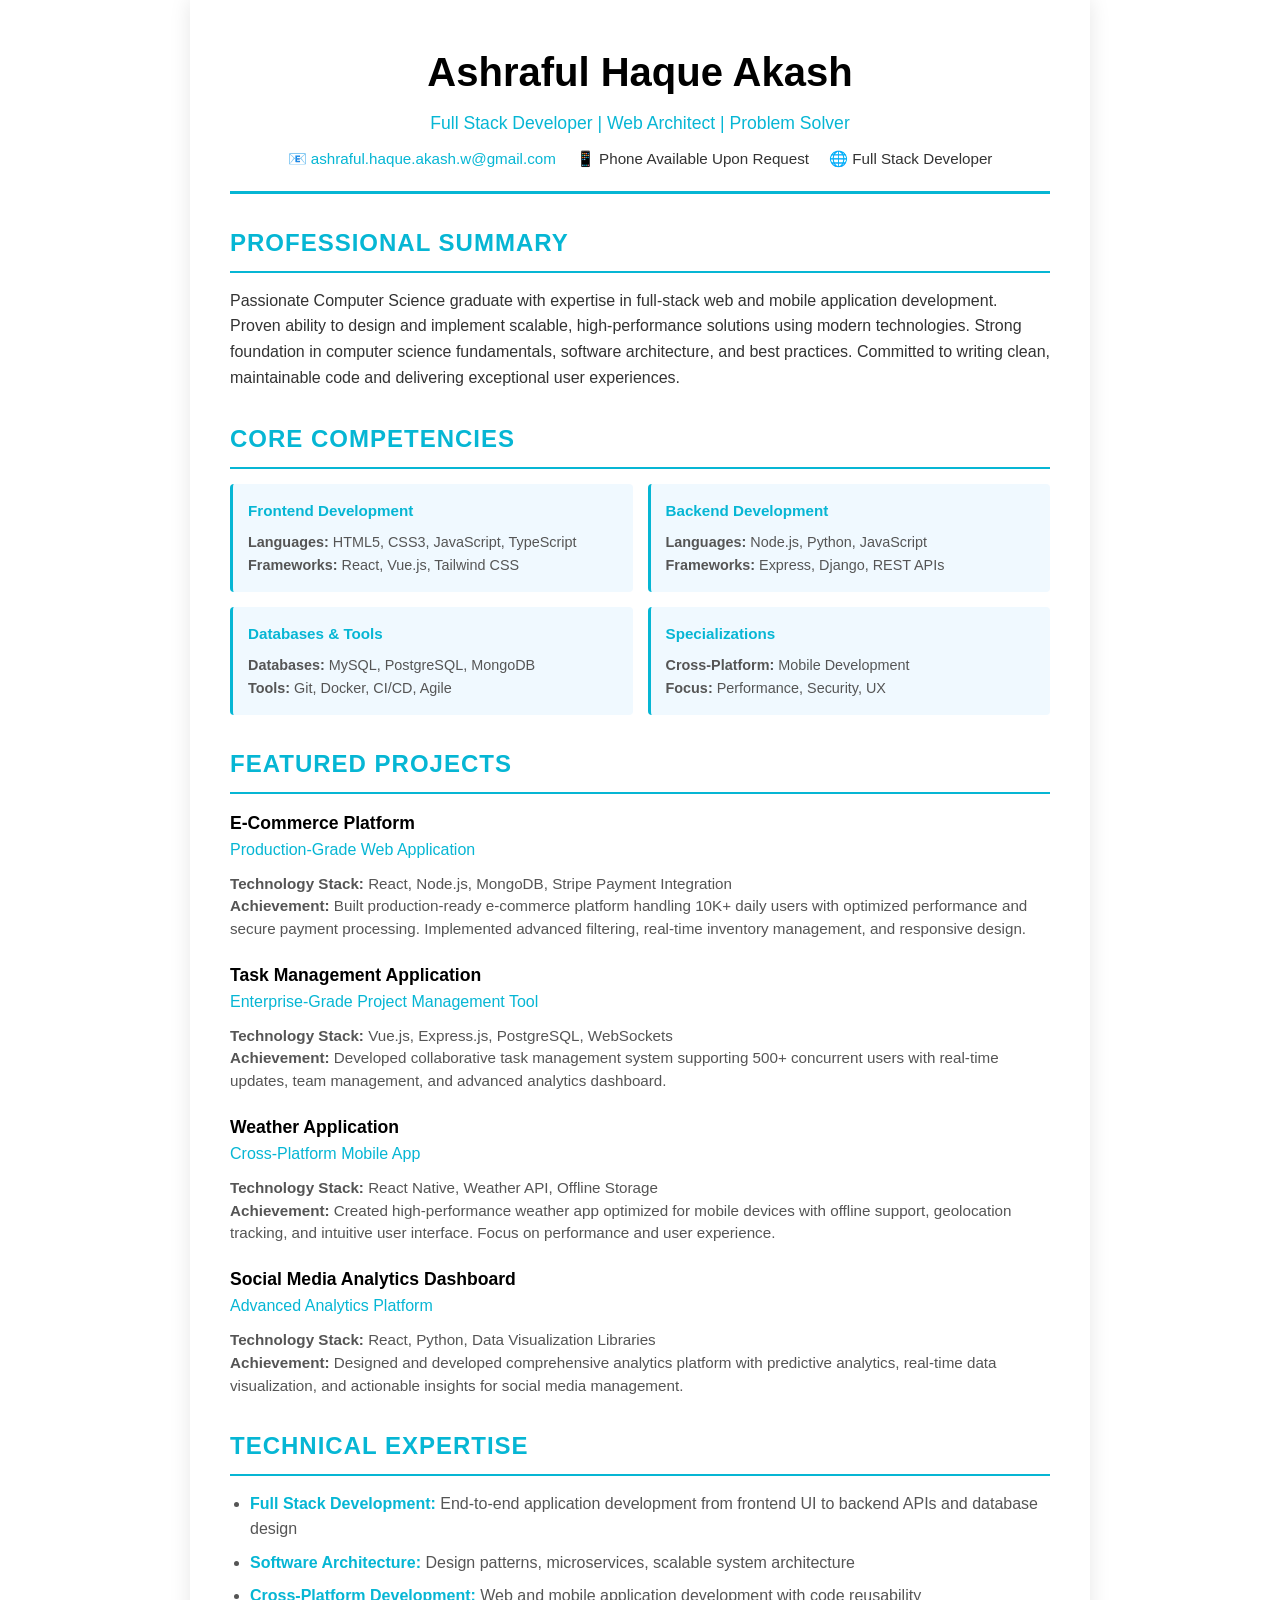
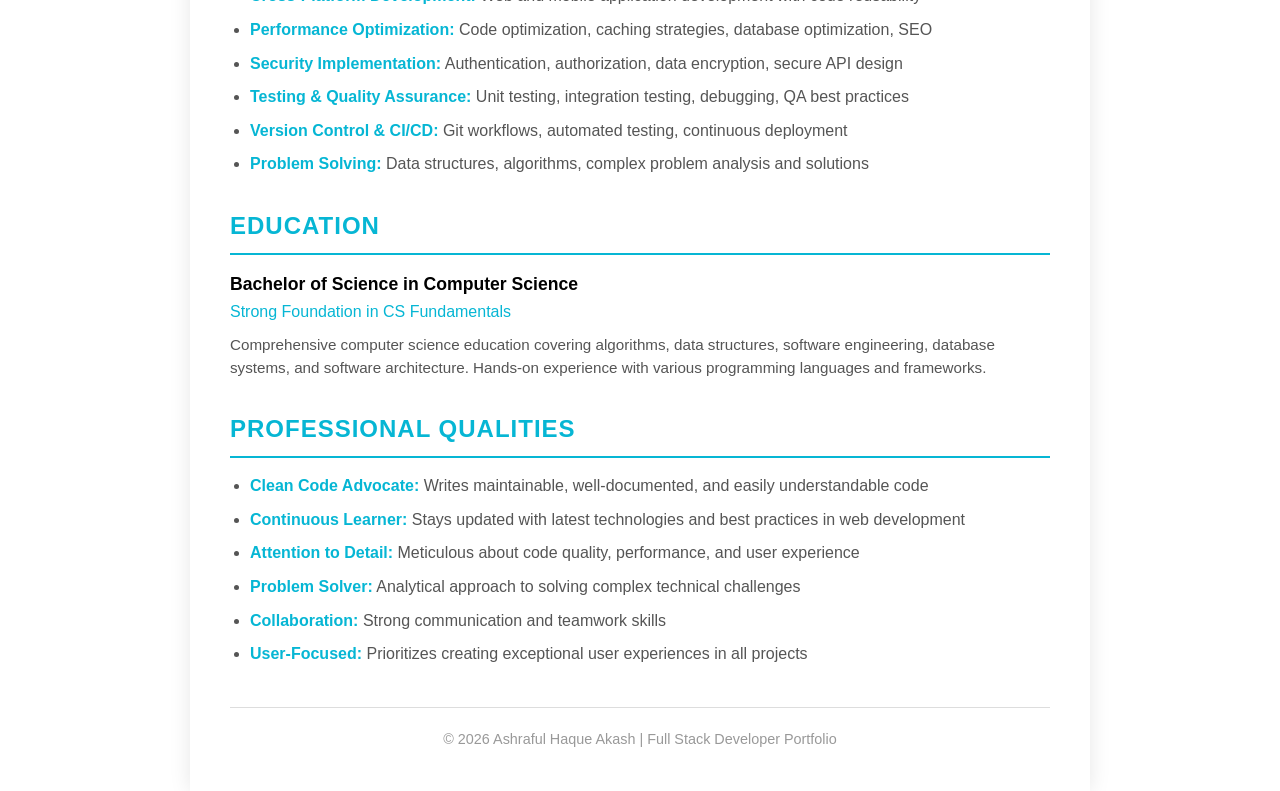
==== cv.html @ fd41a29a "Initial portfolio commit with black and white theme, glass morphism effects, and responsive design" ====
<!DOCTYPE html>
<html lang="en">
<head>
    <meta charset="UTF-8">
    <meta name="viewport" content="width=device-width, initial-scale=1.0">
    <title>Ashraful Haque Akash - CV</title>
    <style>
        * {
            margin: 0;
            padding: 0;
            box-sizing: border-box;
        }

        body {
            font-family: 'Segoe UI', Tahoma, Geneva, Verdana, sans-serif;
            line-height: 1.6;
            color: #333;
            background: white;
        }

        .cv-container {
            max-width: 900px;
            margin: 0 auto;
            padding: 40px;
            background: white;
            box-shadow: 0 0 20px rgba(0,0,0,0.1);
        }

        .header {
            text-align: center;
            margin-bottom: 30px;
            border-bottom: 3px solid #06b6d4;
            padding-bottom: 20px;
        }

        .header h1 {
            font-size: 2.5em;
            color: #000;
            margin-bottom: 5px;
        }

        .header p {
            font-size: 1.1em;
            color: #06b6d4;
            margin-bottom: 10px;
        }

        .contact-info {
            display: flex;
            justify-content: center;
            gap: 20px;
            flex-wrap: wrap;
            font-size: 0.95em;
        }

        .contact-info a {
            color: #06b6d4;
            text-decoration: none;
        }

        .section {
            margin-bottom: 30px;
        }

        .section-title {
            font-size: 1.5em;
            color: #06b6d4;
            border-bottom: 2px solid #06b6d4;
            padding-bottom: 8px;
            margin-bottom: 15px;
            text-transform: uppercase;
            letter-spacing: 1px;
        }

        .entry {
            margin-bottom: 20px;
        }

        .entry-header {
            display: flex;
            justify-content: space-between;
            align-items: baseline;
            margin-bottom: 5px;
        }

        .entry-title {
            font-size: 1.1em;
            font-weight: 600;
            color: #000;
        }

        .entry-date {
            font-size: 0.95em;
            color: #666;
            font-style: italic;
        }

        .entry-subtitle {
            font-size: 1em;
            color: #06b6d4;
            margin-bottom: 5px;
        }

        .entry-description {
            font-size: 0.95em;
            color: #555;
            line-height: 1.5;
        }

        .skills-grid {
            display: grid;
            grid-template-columns: repeat(2, 1fr);
            gap: 15px;
        }

        .skill-category {
            background: #f0f9ff;
            padding: 15px;
            border-left: 3px solid #06b6d4;
            border-radius: 4px;
        }

        .skill-category h4 {
            color: #06b6d4;
            margin-bottom: 8px;
            font-size: 0.95em;
        }

        .skill-list {
            font-size: 0.9em;
            color: #555;
            line-height: 1.6;
        }

        .highlight {
            color: #06b6d4;
            font-weight: 600;
        }

        ul {
            margin-left: 20px;
            color: #555;
        }

        li {
            margin-bottom: 8px;
        }

        @media print {
            .cv-container {
                box-shadow: none;
                padding: 20px;
            }
        }

        @media (max-width: 768px) {
            .cv-container {
                padding: 20px;
            }

            .header h1 {
                font-size: 1.8em;
            }

            .contact-info {
                flex-direction: column;
                gap: 10px;
            }

            .skills-grid {
                grid-template-columns: 1fr;
            }

            .entry-header {
                flex-direction: column;
                align-items: flex-start;
            }

            .entry-date {
                margin-top: 5px;
            }
        }
    </style>
</head>
<body>
    <div class="cv-container">
        <!-- Header -->
        <div class="header">
            <h1>Ashraful Haque Akash</h1>
            <p>Full Stack Developer | Web Architect | Problem Solver</p>
            <div class="contact-info">
                <span>📧 <a href="mailto:ashraful.haque.akash.w@gmail.com">ashraful.haque.akash.w@gmail.com</a></span>
                <span>📱 Phone Available Upon Request</span>
                <span>🌐 Full Stack Developer</span>
            </div>
        </div>

        <!-- Professional Summary -->
        <div class="section">
            <h2 class="section-title">Professional Summary</h2>
            <p>Passionate Computer Science graduate with expertise in full-stack web and mobile application development. Proven ability to design and implement scalable, high-performance solutions using modern technologies. Strong foundation in computer science fundamentals, software architecture, and best practices. Committed to writing clean, maintainable code and delivering exceptional user experiences.</p>
        </div>

        <!-- Core Competencies -->
        <div class="section">
            <h2 class="section-title">Core Competencies</h2>
            <div class="skills-grid">
                <div class="skill-category">
                    <h4>Frontend Development</h4>
                    <div class="skill-list">
                        <strong>Languages:</strong> HTML5, CSS3, JavaScript, TypeScript<br>
                        <strong>Frameworks:</strong> React, Vue.js, Tailwind CSS
                    </div>
                </div>
                <div class="skill-category">
                    <h4>Backend Development</h4>
                    <div class="skill-list">
                        <strong>Languages:</strong> Node.js, Python, JavaScript<br>
                        <strong>Frameworks:</strong> Express, Django, REST APIs
                    </div>
                </div>
                <div class="skill-category">
                    <h4>Databases & Tools</h4>
                    <div class="skill-list">
                        <strong>Databases:</strong> MySQL, PostgreSQL, MongoDB<br>
                        <strong>Tools:</strong> Git, Docker, CI/CD, Agile
                    </div>
                </div>
                <div class="skill-category">
                    <h4>Specializations</h4>
                    <div class="skill-list">
                        <strong>Cross-Platform:</strong> Mobile Development<br>
                        <strong>Focus:</strong> Performance, Security, UX
                    </div>
                </div>
            </div>
        </div>

        <!-- Featured Projects -->
        <div class="section">
            <h2 class="section-title">Featured Projects</h2>

            <div class="entry">
                <div class="entry-header">
                    <div>
                        <div class="entry-title">E-Commerce Platform</div>
                        <div class="entry-subtitle">Production-Grade Web Application</div>
                    </div>
                </div>
                <div class="entry-description">
                    <strong>Technology Stack:</strong> React, Node.js, MongoDB, Stripe Payment Integration<br>
                    <strong>Achievement:</strong> Built production-ready e-commerce platform handling 10K+ daily users with optimized performance and secure payment processing. Implemented advanced filtering, real-time inventory management, and responsive design.
                </div>
            </div>

            <div class="entry">
                <div class="entry-header">
                    <div>
                        <div class="entry-title">Task Management Application</div>
                        <div class="entry-subtitle">Enterprise-Grade Project Management Tool</div>
                    </div>
                </div>
                <div class="entry-description">
                    <strong>Technology Stack:</strong> Vue.js, Express.js, PostgreSQL, WebSockets<br>
                    <strong>Achievement:</strong> Developed collaborative task management system supporting 500+ concurrent users with real-time updates, team management, and advanced analytics dashboard.
                </div>
            </div>

            <div class="entry">
                <div class="entry-header">
                    <div>
                        <div class="entry-title">Weather Application</div>
                        <div class="entry-subtitle">Cross-Platform Mobile App</div>
                    </div>
                </div>
                <div class="entry-description">
                    <strong>Technology Stack:</strong> React Native, Weather API, Offline Storage<br>
                    <strong>Achievement:</strong> Created high-performance weather app optimized for mobile devices with offline support, geolocation tracking, and intuitive user interface. Focus on performance and user experience.
                </div>
            </div>

            <div class="entry">
                <div class="entry-header">
                    <div>
                        <div class="entry-title">Social Media Analytics Dashboard</div>
                        <div class="entry-subtitle">Advanced Analytics Platform</div>
                    </div>
                </div>
                <div class="entry-description">
                    <strong>Technology Stack:</strong> React, Python, Data Visualization Libraries<br>
                    <strong>Achievement:</strong> Designed and developed comprehensive analytics platform with predictive analytics, real-time data visualization, and actionable insights for social media management.
                </div>
            </div>
        </div>

        <!-- Technical Skills -->
        <div class="section">
            <h2 class="section-title">Technical Expertise</h2>
            <ul>
                <li><span class="highlight">Full Stack Development:</span> End-to-end application development from frontend UI to backend APIs and database design</li>
                <li><span class="highlight">Software Architecture:</span> Design patterns, microservices, scalable system architecture</li>
                <li><span class="highlight">Cross-Platform Development:</span> Web and mobile application development with code reusability</li>
                <li><span class="highlight">Performance Optimization:</span> Code optimization, caching strategies, database optimization, SEO</li>
                <li><span class="highlight">Security Implementation:</span> Authentication, authorization, data encryption, secure API design</li>
                <li><span class="highlight">Testing & Quality Assurance:</span> Unit testing, integration testing, debugging, QA best practices</li>
                <li><span class="highlight">Version Control & CI/CD:</span> Git workflows, automated testing, continuous deployment</li>
                <li><span class="highlight">Problem Solving:</span> Data structures, algorithms, complex problem analysis and solutions</li>
            </ul>
        </div>

        <!-- Education -->
        <div class="section">
            <h2 class="section-title">Education</h2>
            <div class="entry">
                <div class="entry-header">
                    <div>
                        <div class="entry-title">Bachelor of Science in Computer Science</div>
                        <div class="entry-subtitle">Strong Foundation in CS Fundamentals</div>
                    </div>
                </div>
                <div class="entry-description">
                    Comprehensive computer science education covering algorithms, data structures, software engineering, database systems, and software architecture. Hands-on experience with various programming languages and frameworks.
                </div>
            </div>
        </div>

        <!-- Professional Qualities -->
        <div class="section">
            <h2 class="section-title">Professional Qualities</h2>
            <ul>
                <li><span class="highlight">Clean Code Advocate:</span> Writes maintainable, well-documented, and easily understandable code</li>
                <li><span class="highlight">Continuous Learner:</span> Stays updated with latest technologies and best practices in web development</li>
                <li><span class="highlight">Attention to Detail:</span> Meticulous about code quality, performance, and user experience</li>
                <li><span class="highlight">Problem Solver:</span> Analytical approach to solving complex technical challenges</li>
                <li><span class="highlight">Collaboration:</span> Strong communication and teamwork skills</li>
                <li><span class="highlight">User-Focused:</span> Prioritizes creating exceptional user experiences in all projects</li>
            </ul>
        </div>

        <!-- Footer -->
        <div style="text-align: center; margin-top: 40px; padding-top: 20px; border-top: 1px solid #ddd; color: #999; font-size: 0.9em;">
            <p>© 2026 Ashraful Haque Akash | Full Stack Developer Portfolio</p>
        </div>
    </div>
</body>
</html>
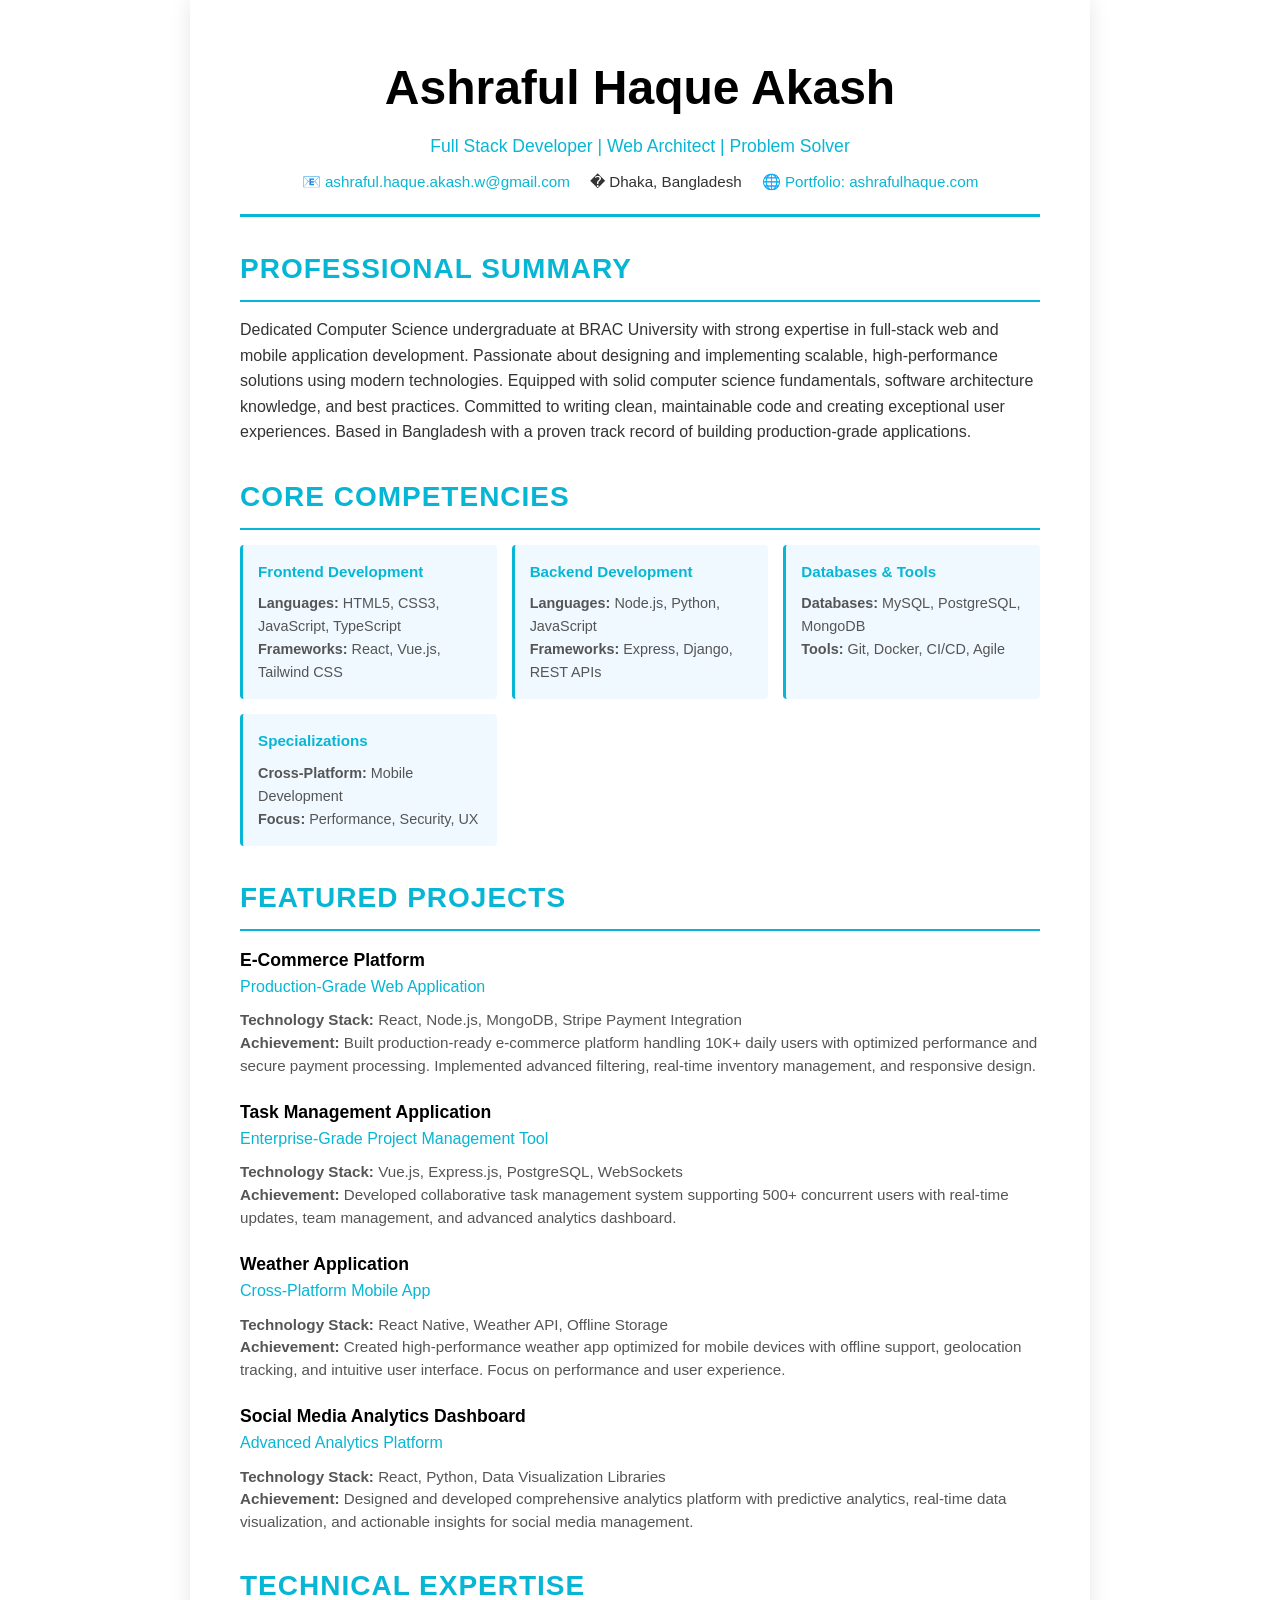
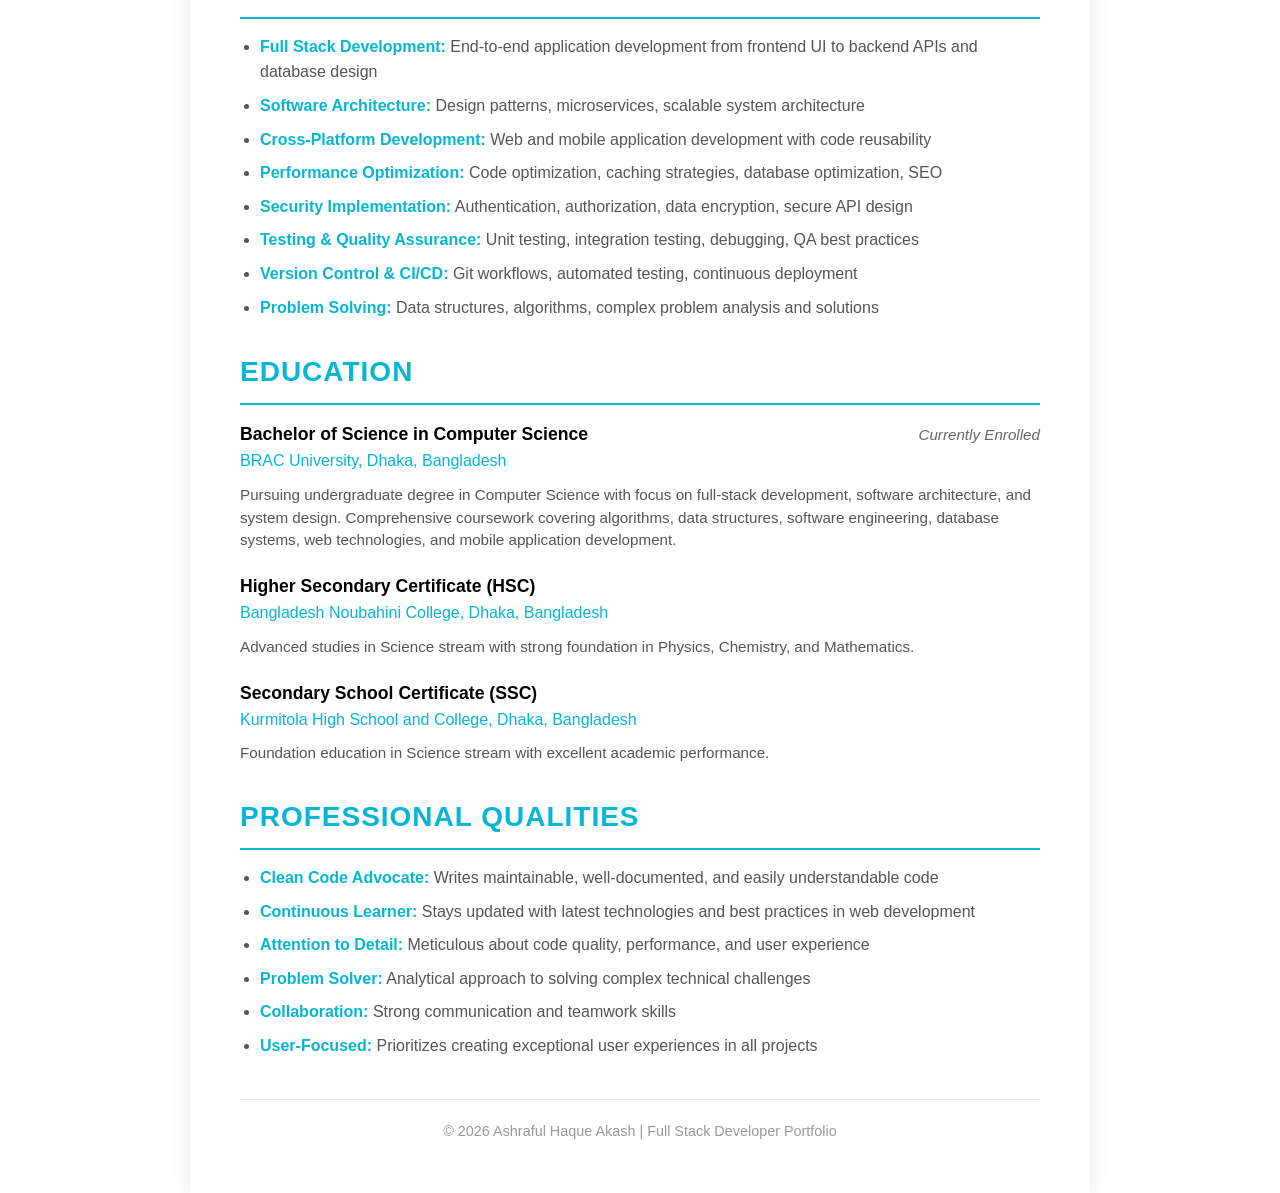
==== commit 8aff1c2c: "NEw" ====
--- a/cv.html
+++ b/cv.html
@@ -11,6 +11,10 @@
             box-sizing: border-box;
         }
 
+        html {
+            scroll-behavior: smooth;
+        }
+
         body {
             font-family: 'Segoe UI', Tahoma, Geneva, Verdana, sans-serif;
             line-height: 1.6;
@@ -81,6 +85,7 @@
             justify-content: space-between;
             align-items: baseline;
             margin-bottom: 5px;
+            gap: 10px;
         }
 
         .entry-title {
@@ -93,6 +98,7 @@
             font-size: 0.95em;
             color: #666;
             font-style: italic;
+            white-space: nowrap;
         }
 
         .entry-subtitle {
@@ -151,24 +157,91 @@
                 box-shadow: none;
                 padding: 20px;
             }
-        }
-
-        @media (max-width: 768px) {
+
+            body {
+                background: transparent;
+            }
+        }
+
+        /* Tablet and up (768px and above) */
+        @media (min-width: 768px) {
+            .cv-container {
+                padding: 40px;
+            }
+
+            .header h1 {
+                font-size: 2.5em;
+            }
+
+            .section-title {
+                font-size: 1.5em;
+            }
+
+            .skills-grid {
+                grid-template-columns: repeat(2, 1fr);
+            }
+        }
+
+        /* Landscape tablets (960px and above) */
+        @media (min-width: 960px) {
+            .cv-container {
+                padding: 50px;
+            }
+
+            .header h1 {
+                font-size: 3em;
+            }
+
+            .section-title {
+                font-size: 1.75em;
+            }
+
+            .skills-grid {
+                grid-template-columns: repeat(3, 1fr);
+            }
+        }
+
+        /* Tablets - Portrait (max-width 767px) */
+        @media (max-width: 767px) {
             .cv-container {
                 padding: 20px;
+                box-shadow: none;
+                margin: 0;
+                background: transparent;
+            }
+
+            html {
+                font-size: 14px;
             }
 
             .header h1 {
                 font-size: 1.8em;
+                margin-bottom: 10px;
+            }
+
+            .header p {
+                font-size: 1em;
+                margin-bottom: 8px;
             }
 
             .contact-info {
                 flex-direction: column;
-                gap: 10px;
-            }
-
-            .skills-grid {
-                grid-template-columns: 1fr;
+                gap: 8px;
+                font-size: 0.9em;
+            }
+
+            .section {
+                margin-bottom: 20px;
+            }
+
+            .section-title {
+                font-size: 1.25em;
+                margin-bottom: 12px;
+                padding-bottom: 6px;
+            }
+
+            .entry {
+                margin-bottom: 15px;
             }
 
             .entry-header {
@@ -177,7 +250,193 @@
             }
 
             .entry-date {
-                margin-top: 5px;
+                margin-top: 3px;
+                font-size: 0.875em;
+            }
+
+            .entry-title {
+                font-size: 1em;
+            }
+
+            .entry-subtitle {
+                font-size: 0.95em;
+            }
+
+            .entry-description {
+                font-size: 0.9em;
+            }
+
+            .skills-grid {
+                grid-template-columns: 1fr;
+                gap: 12px;
+            }
+
+            .skill-category {
+                padding: 12px;
+                border-left: 3px solid #06b6d4;
+            }
+
+            .skill-category h4 {
+                font-size: 0.9em;
+                margin-bottom: 6px;
+            }
+
+            .skill-list {
+                font-size: 0.85em;
+            }
+
+            ul {
+                margin-left: 15px;
+                font-size: 0.9em;
+            }
+
+            li {
+                margin-bottom: 5px;
+            }
+        }
+
+        /* Mobile phones - Small (max-width 479px) */
+        @media (max-width: 479px) {
+            html {
+                font-size: 13px;
+            }
+
+            .cv-container {
+                padding: 15px;
+            }
+
+            .header {
+                margin-bottom: 20px;
+                padding-bottom: 15px;
+            }
+
+            .header h1 {
+                font-size: 1.5em;
+            }
+
+            .header p {
+                font-size: 0.9em;
+            }
+
+            .contact-info {
+                gap: 5px;
+                font-size: 0.8em;
+            }
+
+            .contact-info span {
+                display: block;
+                word-break: break-word;
+            }
+
+            .section-title {
+                font-size: 1.1em;
+            }
+
+            .entry-title {
+                font-size: 0.95em;
+            }
+
+            .entry-date {
+                font-size: 0.8em;
+            }
+
+            .skills-grid {
+                grid-template-columns: 1fr;
+            }
+
+            ul {
+                margin-left: 12px;
+                font-size: 0.85em;
+            }
+        }
+
+        /* Mobile phones - Standard (480px - 639px) */
+        @media (min-width: 480px) and (max-width: 639px) {
+            html {
+                font-size: 14px;
+            }
+
+            .cv-container {
+                padding: 18px;
+            }
+
+            .header h1 {
+                font-size: 1.8em;
+            }
+
+            .header p {
+                font-size: 0.95em;
+            }
+
+            .contact-info {
+                flex-direction: column;
+                gap: 6px;
+                font-size: 0.9em;
+            }
+
+            .section-title {
+                font-size: 1.2em;
+            }
+
+            .skills-grid {
+                grid-template-columns: 1fr;
+            }
+        }
+
+        /* Tablets - Large (640px - 959px) */
+        @media (min-width: 640px) and (max-width: 959px) {
+            html {
+                font-size: 14.5px;
+            }
+
+            .cv-container {
+                padding: 30px;
+            }
+
+            .header h1 {
+                font-size: 2.2em;
+            }
+
+            .header p {
+                font-size: 1.05em;
+            }
+
+            .section-title {
+                font-size: 1.4em;
+            }
+
+            .entry-header {
+                flex-direction: row;
+            }
+
+            .skills-grid {
+                grid-template-columns: repeat(2, 1fr);
+            }
+        }
+
+        /* Print optimizations */
+        @media print {
+            * {
+                background: transparent !important;
+                color: black !important;
+                box-shadow: none !important;
+                text-shadow: none !important;
+            }
+
+            .cv-container {
+                max-width: 100%;
+                padding: 0;
+                box-shadow: none;
+            }
+
+            body {
+                background: white;
+                color: black;
+            }
+
+            a {
+                color: black;
+                text-decoration: underline;
             }
         }
     </style>
@@ -190,15 +449,15 @@
             <p>Full Stack Developer | Web Architect | Problem Solver</p>
             <div class="contact-info">
                 <span>📧 <a href="mailto:ashraful.haque.akash.w@gmail.com">ashraful.haque.akash.w@gmail.com</a></span>
-                <span>📱 Phone Available Upon Request</span>
-                <span>🌐 Full Stack Developer</span>
+                <span>� Dhaka, Bangladesh</span>
+                <span>🌐 <a href="https://ashrafulhaque.com" target="_blank">Portfolio: ashrafulhaque.com</a></span>
             </div>
         </div>
 
         <!-- Professional Summary -->
         <div class="section">
             <h2 class="section-title">Professional Summary</h2>
-            <p>Passionate Computer Science graduate with expertise in full-stack web and mobile application development. Proven ability to design and implement scalable, high-performance solutions using modern technologies. Strong foundation in computer science fundamentals, software architecture, and best practices. Committed to writing clean, maintainable code and delivering exceptional user experiences.</p>
+            <p>Dedicated Computer Science undergraduate at BRAC University with strong expertise in full-stack web and mobile application development. Passionate about designing and implementing scalable, high-performance solutions using modern technologies. Equipped with solid computer science fundamentals, software architecture knowledge, and best practices. Committed to writing clean, maintainable code and creating exceptional user experiences. Based in Bangladesh with a proven track record of building production-grade applications.</p>
         </div>
 
         <!-- Core Competencies -->
@@ -315,11 +574,34 @@
                 <div class="entry-header">
                     <div>
                         <div class="entry-title">Bachelor of Science in Computer Science</div>
-                        <div class="entry-subtitle">Strong Foundation in CS Fundamentals</div>
-                    </div>
+                        <div class="entry-subtitle">BRAC University, Dhaka, Bangladesh</div>
+                    </div>
+                    <div class="entry-date">Currently Enrolled</div>
                 </div>
                 <div class="entry-description">
-                    Comprehensive computer science education covering algorithms, data structures, software engineering, database systems, and software architecture. Hands-on experience with various programming languages and frameworks.
+                    Pursuing undergraduate degree in Computer Science with focus on full-stack development, software architecture, and system design. Comprehensive coursework covering algorithms, data structures, software engineering, database systems, web technologies, and mobile application development.
+                </div>
+            </div>
+            <div class="entry">
+                <div class="entry-header">
+                    <div>
+                        <div class="entry-title">Higher Secondary Certificate (HSC)</div>
+                        <div class="entry-subtitle">Bangladesh Noubahini College, Dhaka, Bangladesh</div>
+                    </div>
+                </div>
+                <div class="entry-description">
+                    Advanced studies in Science stream with strong foundation in Physics, Chemistry, and Mathematics.
+                </div>
+            </div>
+            <div class="entry">
+                <div class="entry-header">
+                    <div>
+                        <div class="entry-title">Secondary School Certificate (SSC)</div>
+                        <div class="entry-subtitle">Kurmitola High School and College, Dhaka, Bangladesh</div>
+                    </div>
+                </div>
+                <div class="entry-description">
+                    Foundation education in Science stream with excellent academic performance.
                 </div>
             </div>
         </div>
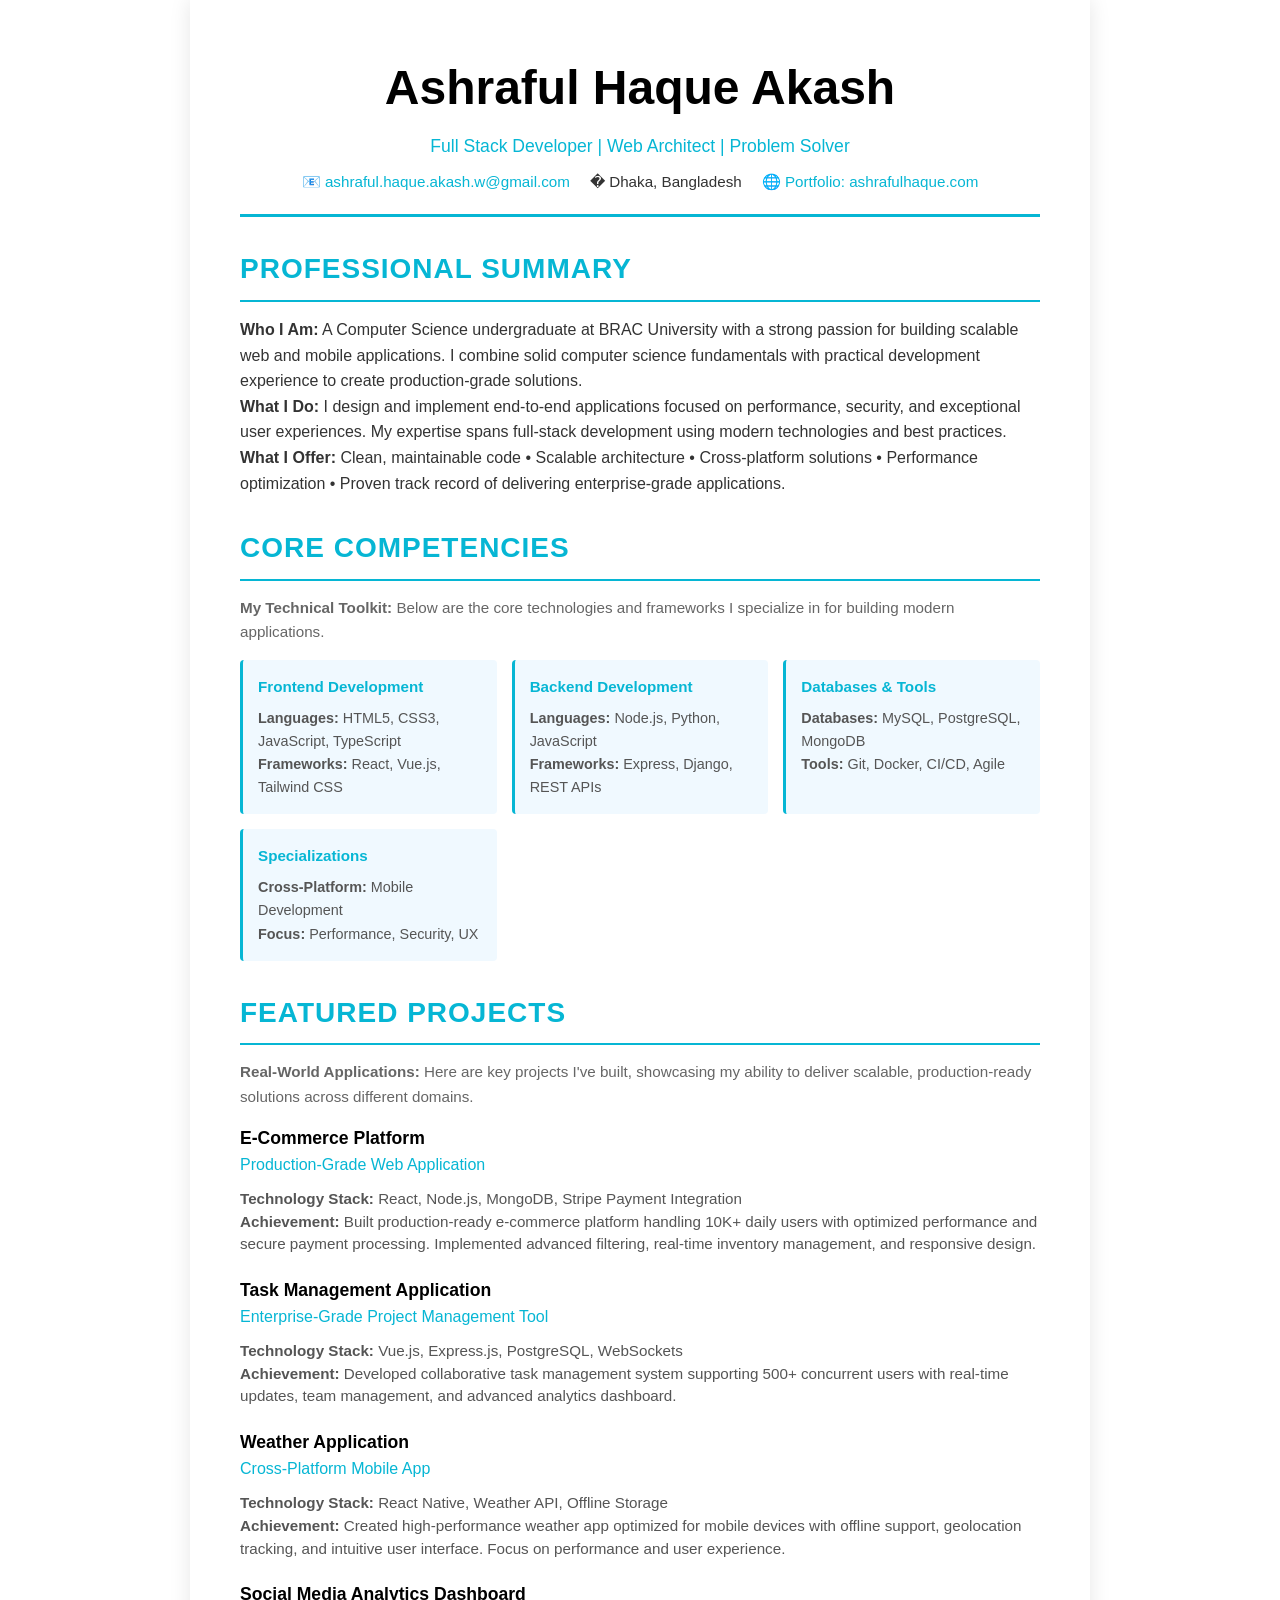
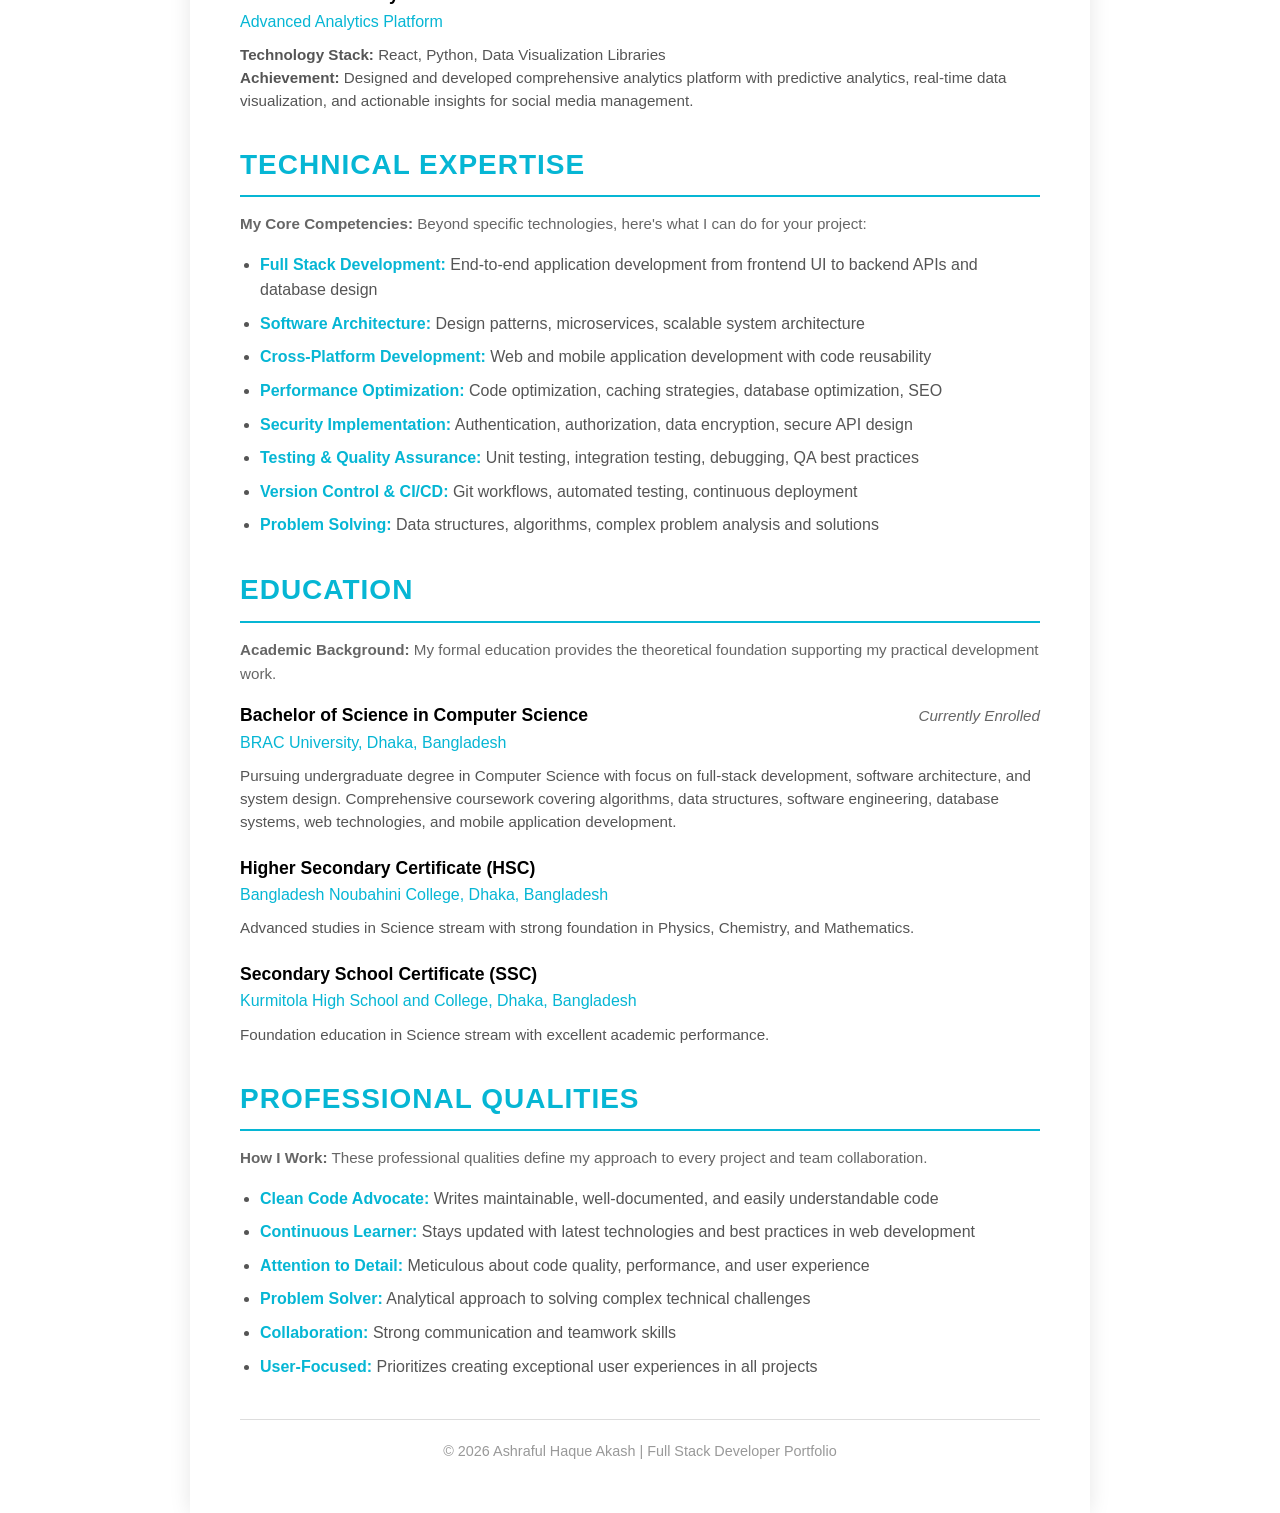
==== commit 6b90e74a: "Improve CV section clarity and understandability with better introductions" ====
--- a/cv.html
+++ b/cv.html
@@ -152,15 +152,20 @@
             margin-bottom: 8px;
         }
 
+        
+
         @media print {
             .cv-container {
                 box-shadow: none;
                 padding: 20px;
+                max-width: 100%;
             }
 
             body {
-                background: transparent;
-            }
+                background: white !important;
+                -webkit-print-color-adjust: exact;
+                print-color-adjust: exact;
+                }
         }
 
         /* Tablet and up (768px and above) */
@@ -457,12 +462,15 @@
         <!-- Professional Summary -->
         <div class="section">
             <h2 class="section-title">Professional Summary</h2>
-            <p>Dedicated Computer Science undergraduate at BRAC University with strong expertise in full-stack web and mobile application development. Passionate about designing and implementing scalable, high-performance solutions using modern technologies. Equipped with solid computer science fundamentals, software architecture knowledge, and best practices. Committed to writing clean, maintainable code and creating exceptional user experiences. Based in Bangladesh with a proven track record of building production-grade applications.</p>
+            <p><strong>Who I Am:</strong> A Computer Science undergraduate at BRAC University with a strong passion for building scalable web and mobile applications. I combine solid computer science fundamentals with practical development experience to create production-grade solutions.</p>
+            <p><strong>What I Do:</strong> I design and implement end-to-end applications focused on performance, security, and exceptional user experiences. My expertise spans full-stack development using modern technologies and best practices.</p>
+            <p><strong>What I Offer:</strong> Clean, maintainable code • Scalable architecture • Cross-platform solutions • Performance optimization • Proven track record of delivering enterprise-grade applications.</p>
         </div>
 
         <!-- Core Competencies -->
         <div class="section">
             <h2 class="section-title">Core Competencies</h2>
+            <p style="margin-bottom: 15px; color: #666; font-size: 0.95em;"><strong>My Technical Toolkit:</strong> Below are the core technologies and frameworks I specialize in for building modern applications.</p>
             <div class="skills-grid">
                 <div class="skill-category">
                     <h4>Frontend Development</h4>
@@ -498,6 +506,7 @@
         <!-- Featured Projects -->
         <div class="section">
             <h2 class="section-title">Featured Projects</h2>
+            <p style="margin-bottom: 15px; color: #666; font-size: 0.95em;"><strong>Real-World Applications:</strong> Here are key projects I've built, showcasing my ability to deliver scalable, production-ready solutions across different domains.</p>
 
             <div class="entry">
                 <div class="entry-header">
@@ -555,6 +564,7 @@
         <!-- Technical Skills -->
         <div class="section">
             <h2 class="section-title">Technical Expertise</h2>
+            <p style="margin-bottom: 15px; color: #666; font-size: 0.95em;"><strong>My Core Competencies:</strong> Beyond specific technologies, here's what I can do for your project:</p>
             <ul>
                 <li><span class="highlight">Full Stack Development:</span> End-to-end application development from frontend UI to backend APIs and database design</li>
                 <li><span class="highlight">Software Architecture:</span> Design patterns, microservices, scalable system architecture</li>
@@ -570,6 +580,7 @@
         <!-- Education -->
         <div class="section">
             <h2 class="section-title">Education</h2>
+            <p style="margin-bottom: 15px; color: #666; font-size: 0.95em;"><strong>Academic Background:</strong> My formal education provides the theoretical foundation supporting my practical development work.</p>
             <div class="entry">
                 <div class="entry-header">
                     <div>
@@ -609,6 +620,7 @@
         <!-- Professional Qualities -->
         <div class="section">
             <h2 class="section-title">Professional Qualities</h2>
+            <p style="margin-bottom: 15px; color: #666; font-size: 0.95em;"><strong>How I Work:</strong> These professional qualities define my approach to every project and team collaboration.</p>
             <ul>
                 <li><span class="highlight">Clean Code Advocate:</span> Writes maintainable, well-documented, and easily understandable code</li>
                 <li><span class="highlight">Continuous Learner:</span> Stays updated with latest technologies and best practices in web development</li>
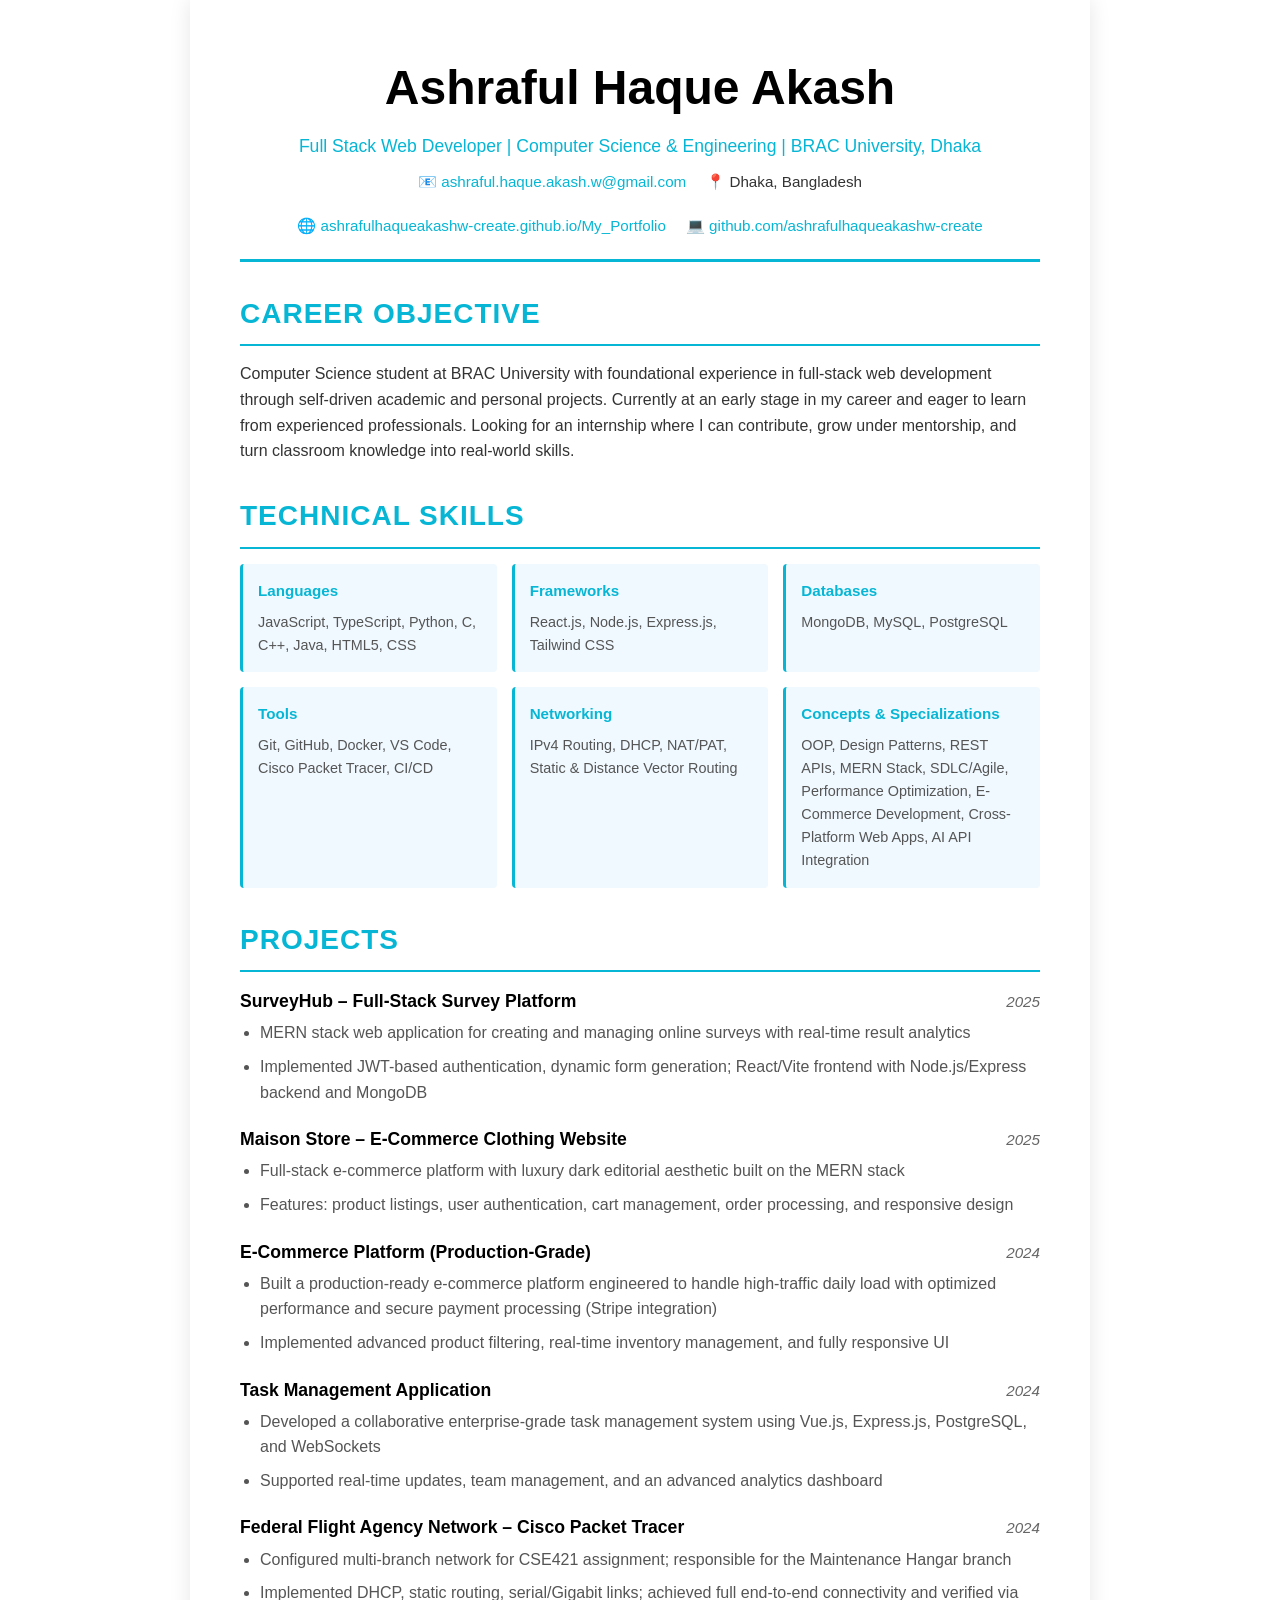
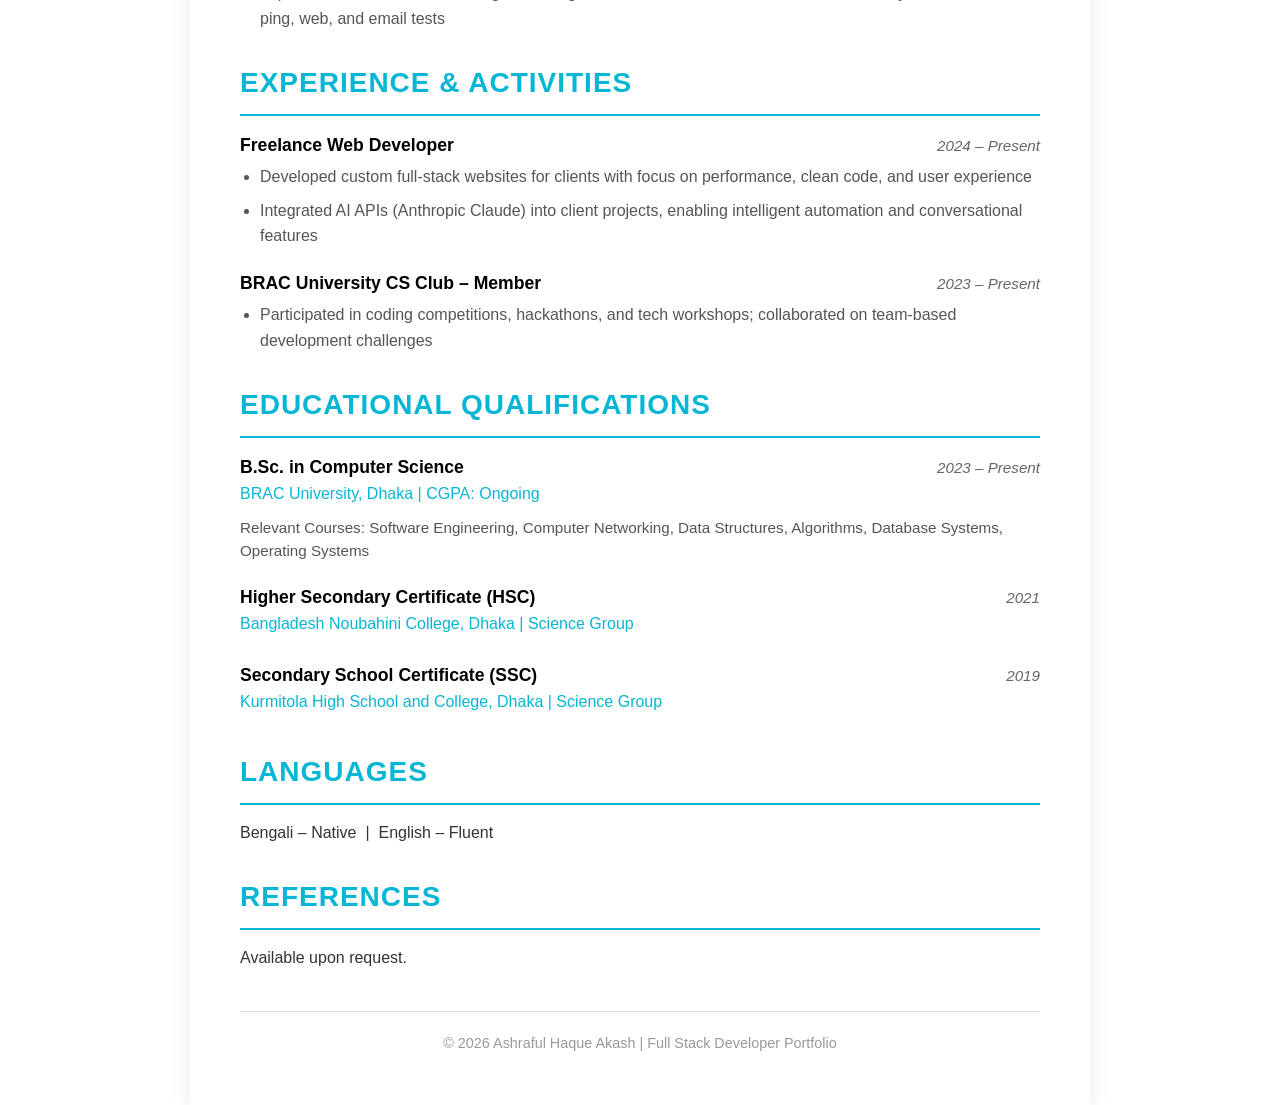
==== commit 9f76ad6c: "update" ====
--- a/cv.html
+++ b/cv.html
@@ -451,184 +451,200 @@
         <!-- Header -->
         <div class="header">
             <h1>Ashraful Haque Akash</h1>
-            <p>Full Stack Developer | Web Architect | Problem Solver</p>
+            <p>Full Stack Web Developer | Computer Science &amp; Engineering | BRAC University, Dhaka</p>
             <div class="contact-info">
                 <span>📧 <a href="mailto:ashraful.haque.akash.w@gmail.com">ashraful.haque.akash.w@gmail.com</a></span>
-                <span>� Dhaka, Bangladesh</span>
-                <span>🌐 <a href="https://ashrafulhaque.com" target="_blank">Portfolio: ashrafulhaque.com</a></span>
-            </div>
-        </div>
-
-        <!-- Professional Summary -->
+                <span>📍 Dhaka, Bangladesh</span>
+                <span>🌐 <a href="https://ashrafulhaqueakashw-create.github.io/My_Portfolio" target="_blank">ashrafulhaqueakashw-create.github.io/My_Portfolio</a></span>
+                <span>💻 <a href="https://github.com/ashrafulhaqueakashw-create" target="_blank">github.com/ashrafulhaqueakashw-create</a></span>
+            </div>
+        </div>
+
+        <!-- Career Objective -->
         <div class="section">
-            <h2 class="section-title">Professional Summary</h2>
-            <p><strong>Who I Am:</strong> A Computer Science undergraduate at BRAC University with a strong passion for building scalable web and mobile applications. I combine solid computer science fundamentals with practical development experience to create production-grade solutions.</p>
-            <p><strong>What I Do:</strong> I design and implement end-to-end applications focused on performance, security, and exceptional user experiences. My expertise spans full-stack development using modern technologies and best practices.</p>
-            <p><strong>What I Offer:</strong> Clean, maintainable code • Scalable architecture • Cross-platform solutions • Performance optimization • Proven track record of delivering enterprise-grade applications.</p>
-        </div>
-
-        <!-- Core Competencies -->
+            <h2 class="section-title">Career Objective</h2>
+            <p>Computer Science student at BRAC University with foundational experience in full-stack web development through self-driven academic and personal projects. Currently at an early stage in my career and eager to learn from experienced professionals. Looking for an internship where I can contribute, grow under mentorship, and turn classroom knowledge into real-world skills.</p>
+        </div>
+
+        <!-- Technical Skills -->
         <div class="section">
-            <h2 class="section-title">Core Competencies</h2>
-            <p style="margin-bottom: 15px; color: #666; font-size: 0.95em;"><strong>My Technical Toolkit:</strong> Below are the core technologies and frameworks I specialize in for building modern applications.</p>
+            <h2 class="section-title">Technical Skills</h2>
             <div class="skills-grid">
                 <div class="skill-category">
-                    <h4>Frontend Development</h4>
-                    <div class="skill-list">
-                        <strong>Languages:</strong> HTML5, CSS3, JavaScript, TypeScript<br>
-                        <strong>Frameworks:</strong> React, Vue.js, Tailwind CSS
-                    </div>
+                    <h4>Languages</h4>
+                    <div class="skill-list">JavaScript, TypeScript, Python, C, C++, Java, HTML5, CSS</div>
                 </div>
                 <div class="skill-category">
-                    <h4>Backend Development</h4>
-                    <div class="skill-list">
-                        <strong>Languages:</strong> Node.js, Python, JavaScript<br>
-                        <strong>Frameworks:</strong> Express, Django, REST APIs
-                    </div>
+                    <h4>Frameworks</h4>
+                    <div class="skill-list">React.js, Node.js, Express.js, Tailwind CSS</div>
                 </div>
                 <div class="skill-category">
-                    <h4>Databases & Tools</h4>
-                    <div class="skill-list">
-                        <strong>Databases:</strong> MySQL, PostgreSQL, MongoDB<br>
-                        <strong>Tools:</strong> Git, Docker, CI/CD, Agile
-                    </div>
+                    <h4>Databases</h4>
+                    <div class="skill-list">MongoDB, MySQL, PostgreSQL</div>
                 </div>
                 <div class="skill-category">
-                    <h4>Specializations</h4>
-                    <div class="skill-list">
-                        <strong>Cross-Platform:</strong> Mobile Development<br>
-                        <strong>Focus:</strong> Performance, Security, UX
-                    </div>
-                </div>
-            </div>
-        </div>
-
-        <!-- Featured Projects -->
+                    <h4>Tools</h4>
+                    <div class="skill-list">Git, GitHub, Docker, VS Code, Cisco Packet Tracer, CI/CD</div>
+                </div>
+                <div class="skill-category">
+                    <h4>Networking</h4>
+                    <div class="skill-list">IPv4 Routing, DHCP, NAT/PAT, Static &amp; Distance Vector Routing</div>
+                </div>
+                <div class="skill-category">
+                    <h4>Concepts &amp; Specializations</h4>
+                    <div class="skill-list">OOP, Design Patterns, REST APIs, MERN Stack, SDLC/Agile, Performance Optimization, E-Commerce Development, Cross-Platform Web Apps, AI API Integration</div>
+                </div>
+            </div>
+        </div>
+
+        <!-- Projects -->
         <div class="section">
-            <h2 class="section-title">Featured Projects</h2>
-            <p style="margin-bottom: 15px; color: #666; font-size: 0.95em;"><strong>Real-World Applications:</strong> Here are key projects I've built, showcasing my ability to deliver scalable, production-ready solutions across different domains.</p>
-
-            <div class="entry">
-                <div class="entry-header">
-                    <div>
-                        <div class="entry-title">E-Commerce Platform</div>
-                        <div class="entry-subtitle">Production-Grade Web Application</div>
-                    </div>
-                </div>
-                <div class="entry-description">
-                    <strong>Technology Stack:</strong> React, Node.js, MongoDB, Stripe Payment Integration<br>
-                    <strong>Achievement:</strong> Built production-ready e-commerce platform handling 10K+ daily users with optimized performance and secure payment processing. Implemented advanced filtering, real-time inventory management, and responsive design.
-                </div>
+            <h2 class="section-title">Projects</h2>
+
+            <div class="entry">
+                <div class="entry-header">
+                    <div>
+                        <div class="entry-title">SurveyHub – Full-Stack Survey Platform</div>
+                    </div>
+                    <div class="entry-date">2025</div>
+                </div>
+                <ul>
+                    <li>MERN stack web application for creating and managing online surveys with real-time result analytics</li>
+                    <li>Implemented JWT-based authentication, dynamic form generation; React/Vite frontend with Node.js/Express backend and MongoDB</li>
+                </ul>
+            </div>
+
+            <div class="entry">
+                <div class="entry-header">
+                    <div>
+                        <div class="entry-title">Maison Store – E-Commerce Clothing Website</div>
+                    </div>
+                    <div class="entry-date">2025</div>
+                </div>
+                <ul>
+                    <li>Full-stack e-commerce platform with luxury dark editorial aesthetic built on the MERN stack</li>
+                    <li>Features: product listings, user authentication, cart management, order processing, and responsive design</li>
+                </ul>
+            </div>
+
+            <div class="entry">
+                <div class="entry-header">
+                    <div>
+                        <div class="entry-title">E-Commerce Platform (Production-Grade)</div>
+                    </div>
+                    <div class="entry-date">2024</div>
+                </div>
+                <ul>
+                    <li>Built a production-ready e-commerce platform engineered to handle high-traffic daily load with optimized performance and secure payment processing (Stripe integration)</li>
+                    <li>Implemented advanced product filtering, real-time inventory management, and fully responsive UI</li>
+                </ul>
             </div>
 
             <div class="entry">
                 <div class="entry-header">
                     <div>
                         <div class="entry-title">Task Management Application</div>
-                        <div class="entry-subtitle">Enterprise-Grade Project Management Tool</div>
-                    </div>
-                </div>
-                <div class="entry-description">
-                    <strong>Technology Stack:</strong> Vue.js, Express.js, PostgreSQL, WebSockets<br>
-                    <strong>Achievement:</strong> Developed collaborative task management system supporting 500+ concurrent users with real-time updates, team management, and advanced analytics dashboard.
-                </div>
-            </div>
-
-            <div class="entry">
-                <div class="entry-header">
-                    <div>
-                        <div class="entry-title">Weather Application</div>
-                        <div class="entry-subtitle">Cross-Platform Mobile App</div>
-                    </div>
-                </div>
-                <div class="entry-description">
-                    <strong>Technology Stack:</strong> React Native, Weather API, Offline Storage<br>
-                    <strong>Achievement:</strong> Created high-performance weather app optimized for mobile devices with offline support, geolocation tracking, and intuitive user interface. Focus on performance and user experience.
-                </div>
-            </div>
-
-            <div class="entry">
-                <div class="entry-header">
-                    <div>
-                        <div class="entry-title">Social Media Analytics Dashboard</div>
-                        <div class="entry-subtitle">Advanced Analytics Platform</div>
-                    </div>
-                </div>
-                <div class="entry-description">
-                    <strong>Technology Stack:</strong> React, Python, Data Visualization Libraries<br>
-                    <strong>Achievement:</strong> Designed and developed comprehensive analytics platform with predictive analytics, real-time data visualization, and actionable insights for social media management.
-                </div>
-            </div>
-        </div>
-
-        <!-- Technical Skills -->
+                    </div>
+                    <div class="entry-date">2024</div>
+                </div>
+                <ul>
+                    <li>Developed a collaborative enterprise-grade task management system using Vue.js, Express.js, PostgreSQL, and WebSockets</li>
+                    <li>Supported real-time updates, team management, and an advanced analytics dashboard</li>
+                </ul>
+            </div>
+
+            <div class="entry">
+                <div class="entry-header">
+                    <div>
+                        <div class="entry-title">Federal Flight Agency Network – Cisco Packet Tracer</div>
+                    </div>
+                    <div class="entry-date">2024</div>
+                </div>
+                <ul>
+                    <li>Configured multi-branch network for CSE421 assignment; responsible for the Maintenance Hangar branch</li>
+                    <li>Implemented DHCP, static routing, serial/Gigabit links; achieved full end-to-end connectivity and verified via ping, web, and email tests</li>
+                </ul>
+            </div>
+        </div>
+
+        <!-- Experience & Activities -->
         <div class="section">
-            <h2 class="section-title">Technical Expertise</h2>
-            <p style="margin-bottom: 15px; color: #666; font-size: 0.95em;"><strong>My Core Competencies:</strong> Beyond specific technologies, here's what I can do for your project:</p>
-            <ul>
-                <li><span class="highlight">Full Stack Development:</span> End-to-end application development from frontend UI to backend APIs and database design</li>
-                <li><span class="highlight">Software Architecture:</span> Design patterns, microservices, scalable system architecture</li>
-                <li><span class="highlight">Cross-Platform Development:</span> Web and mobile application development with code reusability</li>
-                <li><span class="highlight">Performance Optimization:</span> Code optimization, caching strategies, database optimization, SEO</li>
-                <li><span class="highlight">Security Implementation:</span> Authentication, authorization, data encryption, secure API design</li>
-                <li><span class="highlight">Testing & Quality Assurance:</span> Unit testing, integration testing, debugging, QA best practices</li>
-                <li><span class="highlight">Version Control & CI/CD:</span> Git workflows, automated testing, continuous deployment</li>
-                <li><span class="highlight">Problem Solving:</span> Data structures, algorithms, complex problem analysis and solutions</li>
-            </ul>
+            <h2 class="section-title">Experience &amp; Activities</h2>
+
+            <div class="entry">
+                <div class="entry-header">
+                    <div>
+                        <div class="entry-title">Freelance Web Developer</div>
+                    </div>
+                    <div class="entry-date">2024 – Present</div>
+                </div>
+                <ul>
+                    <li>Developed custom full-stack websites for clients with focus on performance, clean code, and user experience</li>
+                    <li>Integrated AI APIs (Anthropic Claude) into client projects, enabling intelligent automation and conversational features</li>
+                </ul>
+            </div>
+
+            <div class="entry">
+                <div class="entry-header">
+                    <div>
+                        <div class="entry-title">BRAC University CS Club – Member</div>
+                    </div>
+                    <div class="entry-date">2023 – Present</div>
+                </div>
+                <ul>
+                    <li>Participated in coding competitions, hackathons, and tech workshops; collaborated on team-based development challenges</li>
+                </ul>
+            </div>
         </div>
 
         <!-- Education -->
         <div class="section">
-            <h2 class="section-title">Education</h2>
-            <p style="margin-bottom: 15px; color: #666; font-size: 0.95em;"><strong>Academic Background:</strong> My formal education provides the theoretical foundation supporting my practical development work.</p>
-            <div class="entry">
-                <div class="entry-header">
-                    <div>
-                        <div class="entry-title">Bachelor of Science in Computer Science</div>
-                        <div class="entry-subtitle">BRAC University, Dhaka, Bangladesh</div>
-                    </div>
-                    <div class="entry-date">Currently Enrolled</div>
+            <h2 class="section-title">Educational Qualifications</h2>
+
+            <div class="entry">
+                <div class="entry-header">
+                    <div>
+                        <div class="entry-title">B.Sc. in Computer Science</div>
+                        <div class="entry-subtitle">BRAC University, Dhaka | CGPA: Ongoing</div>
+                    </div>
+                    <div class="entry-date">2023 – Present</div>
                 </div>
                 <div class="entry-description">
-                    Pursuing undergraduate degree in Computer Science with focus on full-stack development, software architecture, and system design. Comprehensive coursework covering algorithms, data structures, software engineering, database systems, web technologies, and mobile application development.
-                </div>
-            </div>
+                    Relevant Courses: Software Engineering, Computer Networking, Data Structures, Algorithms, Database Systems, Operating Systems
+                </div>
+            </div>
+
             <div class="entry">
                 <div class="entry-header">
                     <div>
                         <div class="entry-title">Higher Secondary Certificate (HSC)</div>
-                        <div class="entry-subtitle">Bangladesh Noubahini College, Dhaka, Bangladesh</div>
-                    </div>
-                </div>
-                <div class="entry-description">
-                    Advanced studies in Science stream with strong foundation in Physics, Chemistry, and Mathematics.
-                </div>
-            </div>
+                        <div class="entry-subtitle">Bangladesh Noubahini College, Dhaka | Science Group</div>
+                    </div>
+                    <div class="entry-date">2021</div>
+                </div>
+            </div>
+
             <div class="entry">
                 <div class="entry-header">
                     <div>
                         <div class="entry-title">Secondary School Certificate (SSC)</div>
-                        <div class="entry-subtitle">Kurmitola High School and College, Dhaka, Bangladesh</div>
-                    </div>
-                </div>
-                <div class="entry-description">
-                    Foundation education in Science stream with excellent academic performance.
-                </div>
-            </div>
-        </div>
-
-        <!-- Professional Qualities -->
+                        <div class="entry-subtitle">Kurmitola High School and College, Dhaka | Science Group</div>
+                    </div>
+                    <div class="entry-date">2019</div>
+                </div>
+            </div>
+        </div>
+
+        <!-- Languages -->
         <div class="section">
-            <h2 class="section-title">Professional Qualities</h2>
-            <p style="margin-bottom: 15px; color: #666; font-size: 0.95em;"><strong>How I Work:</strong> These professional qualities define my approach to every project and team collaboration.</p>
-            <ul>
-                <li><span class="highlight">Clean Code Advocate:</span> Writes maintainable, well-documented, and easily understandable code</li>
-                <li><span class="highlight">Continuous Learner:</span> Stays updated with latest technologies and best practices in web development</li>
-                <li><span class="highlight">Attention to Detail:</span> Meticulous about code quality, performance, and user experience</li>
-                <li><span class="highlight">Problem Solver:</span> Analytical approach to solving complex technical challenges</li>
-                <li><span class="highlight">Collaboration:</span> Strong communication and teamwork skills</li>
-                <li><span class="highlight">User-Focused:</span> Prioritizes creating exceptional user experiences in all projects</li>
-            </ul>
+            <h2 class="section-title">Languages</h2>
+            <p>Bengali – Native &nbsp;|&nbsp; English – Fluent</p>
+        </div>
+
+        <!-- References -->
+        <div class="section">
+            <h2 class="section-title">References</h2>
+            <p>Available upon request.</p>
         </div>
 
         <!-- Footer -->
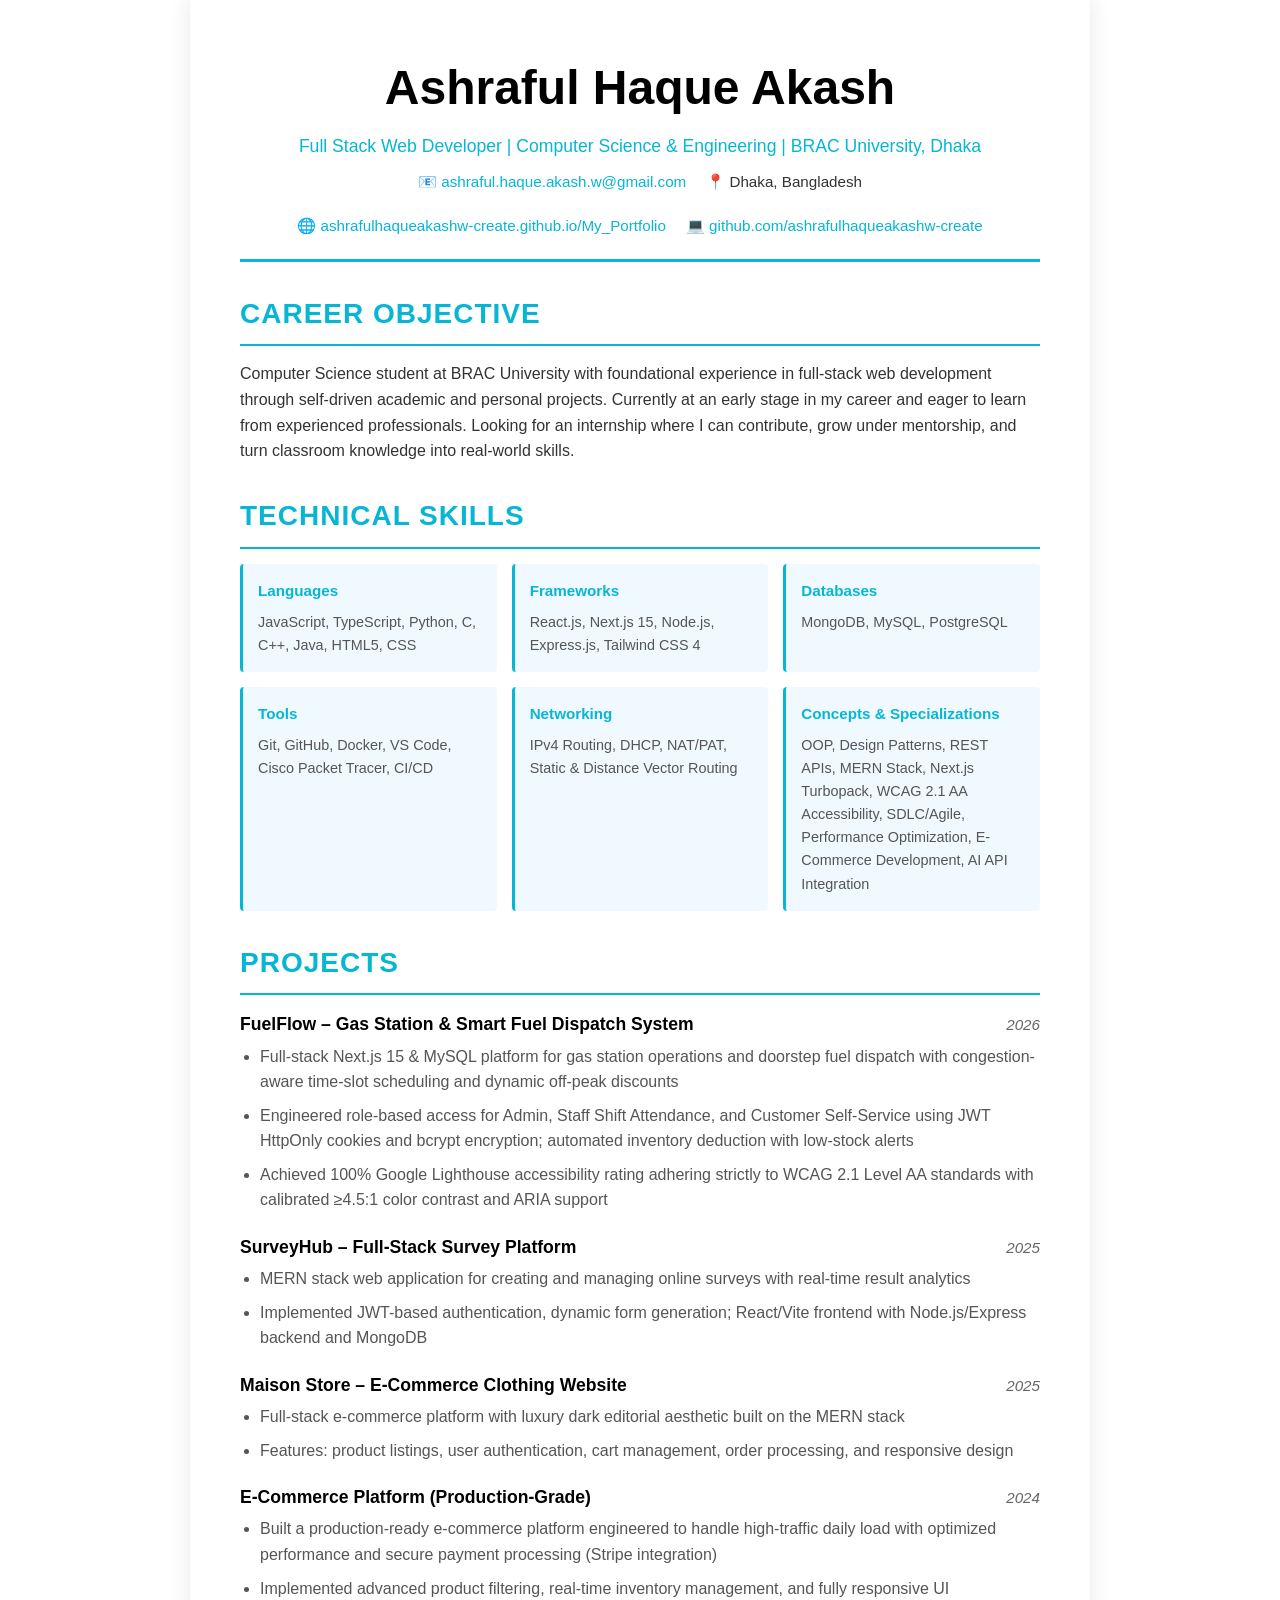
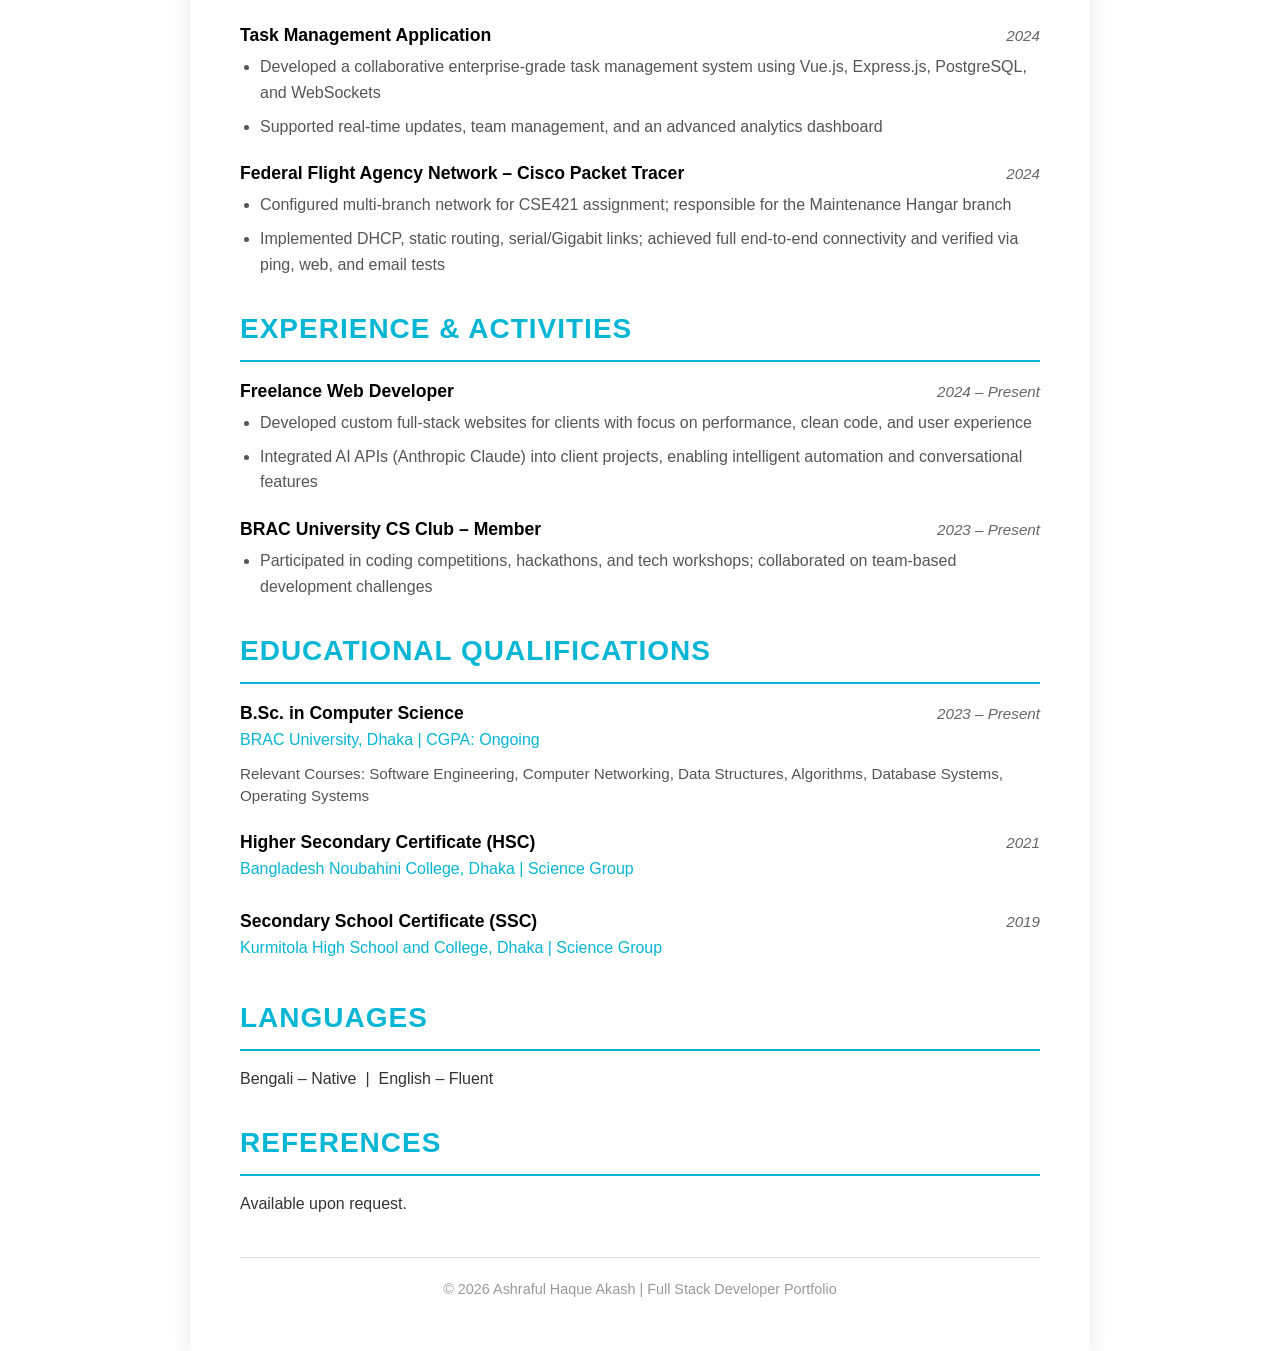
==== commit 70a1327f: "changed" ====
--- a/cv.html
+++ b/cv.html
@@ -476,7 +476,7 @@
                 </div>
                 <div class="skill-category">
                     <h4>Frameworks</h4>
-                    <div class="skill-list">React.js, Node.js, Express.js, Tailwind CSS</div>
+                    <div class="skill-list">React.js, Next.js 15, Node.js, Express.js, Tailwind CSS 4</div>
                 </div>
                 <div class="skill-category">
                     <h4>Databases</h4>
@@ -492,7 +492,7 @@
                 </div>
                 <div class="skill-category">
                     <h4>Concepts &amp; Specializations</h4>
-                    <div class="skill-list">OOP, Design Patterns, REST APIs, MERN Stack, SDLC/Agile, Performance Optimization, E-Commerce Development, Cross-Platform Web Apps, AI API Integration</div>
+                    <div class="skill-list">OOP, Design Patterns, REST APIs, MERN Stack, Next.js Turbopack, WCAG 2.1 AA Accessibility, SDLC/Agile, Performance Optimization, E-Commerce Development, AI API Integration</div>
                 </div>
             </div>
         </div>
@@ -500,6 +500,20 @@
         <!-- Projects -->
         <div class="section">
             <h2 class="section-title">Projects</h2>
+
+            <div class="entry">
+                <div class="entry-header">
+                    <div>
+                        <div class="entry-title">FuelFlow – Gas Station &amp; Smart Fuel Dispatch System</div>
+                    </div>
+                    <div class="entry-date">2026</div>
+                </div>
+                <ul>
+                    <li>Full-stack Next.js 15 &amp; MySQL platform for gas station operations and doorstep fuel dispatch with congestion-aware time-slot scheduling and dynamic off-peak discounts</li>
+                    <li>Engineered role-based access for Admin, Staff Shift Attendance, and Customer Self-Service using JWT HttpOnly cookies and bcrypt encryption; automated inventory deduction with low-stock alerts</li>
+                    <li>Achieved 100% Google Lighthouse accessibility rating adhering strictly to WCAG 2.1 Level AA standards with calibrated &ge;4.5:1 color contrast and ARIA support</li>
+                </ul>
+            </div>
 
             <div class="entry">
                 <div class="entry-header">
